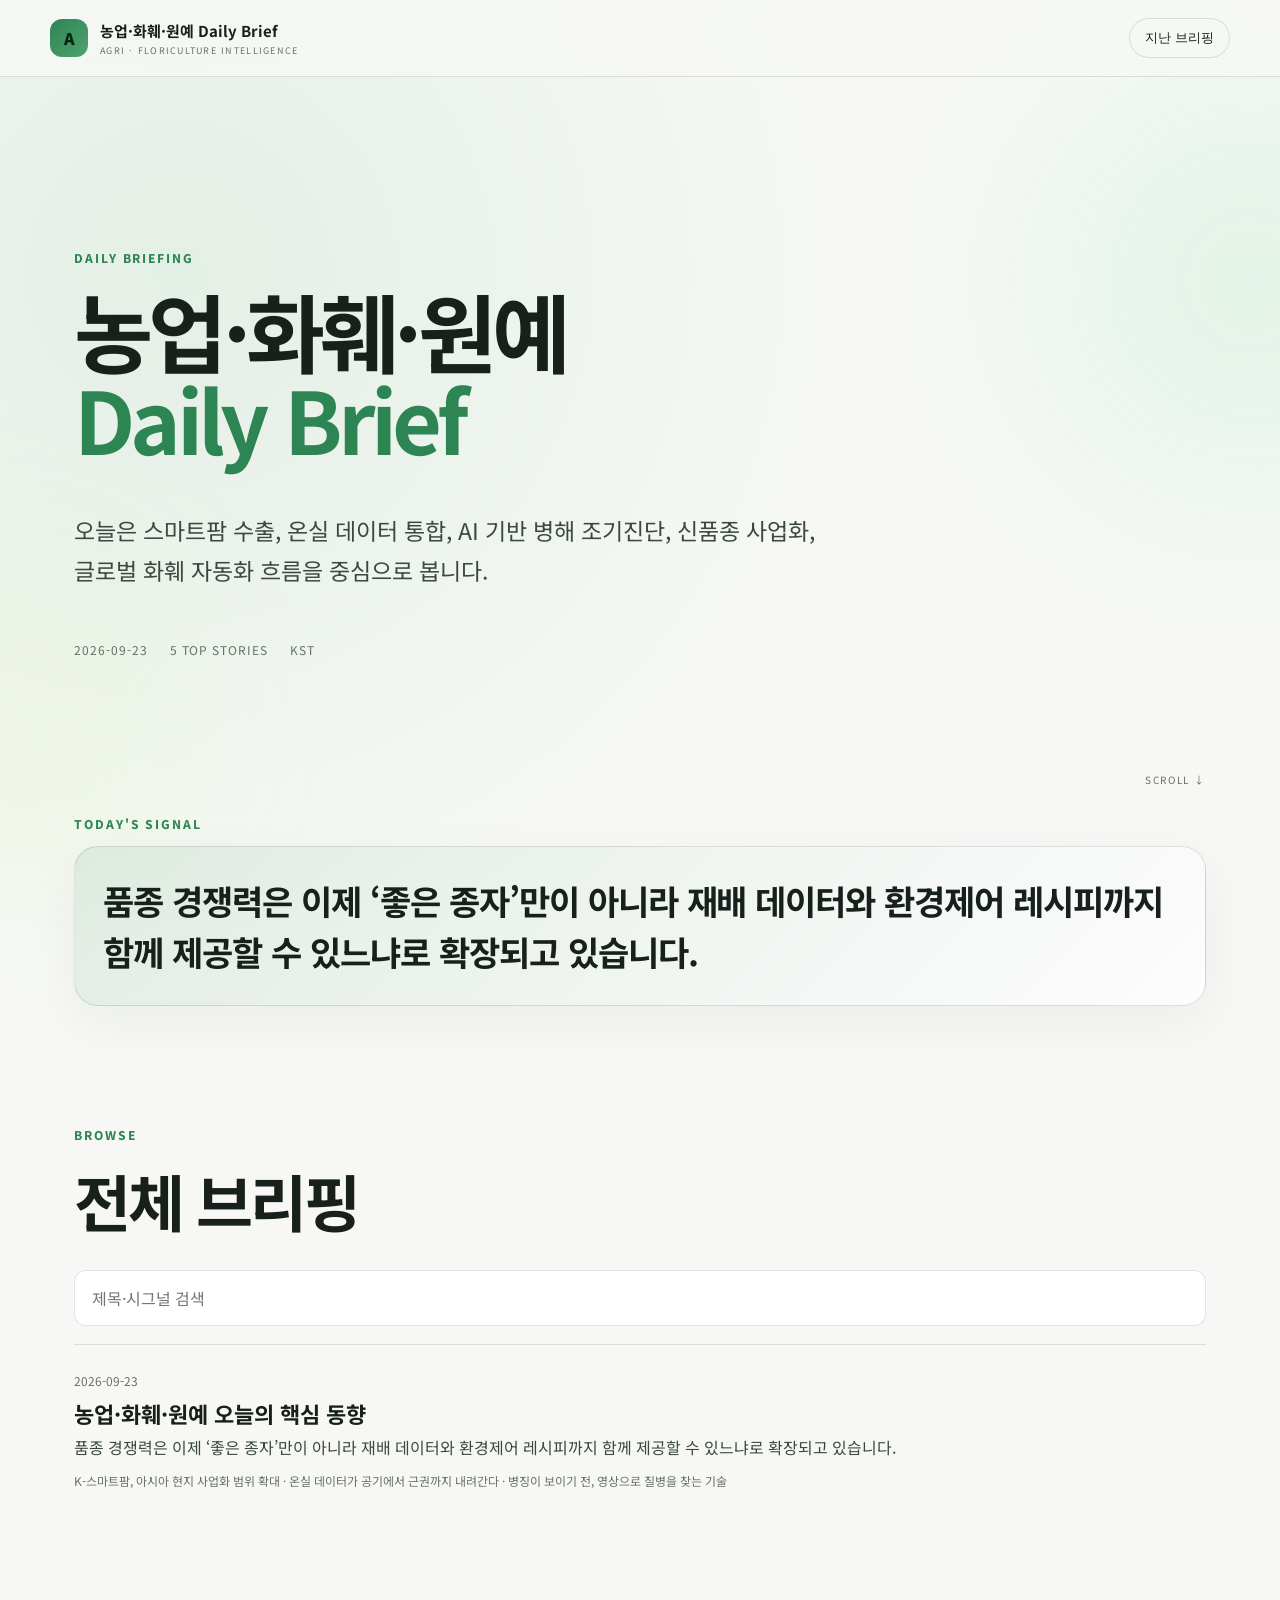
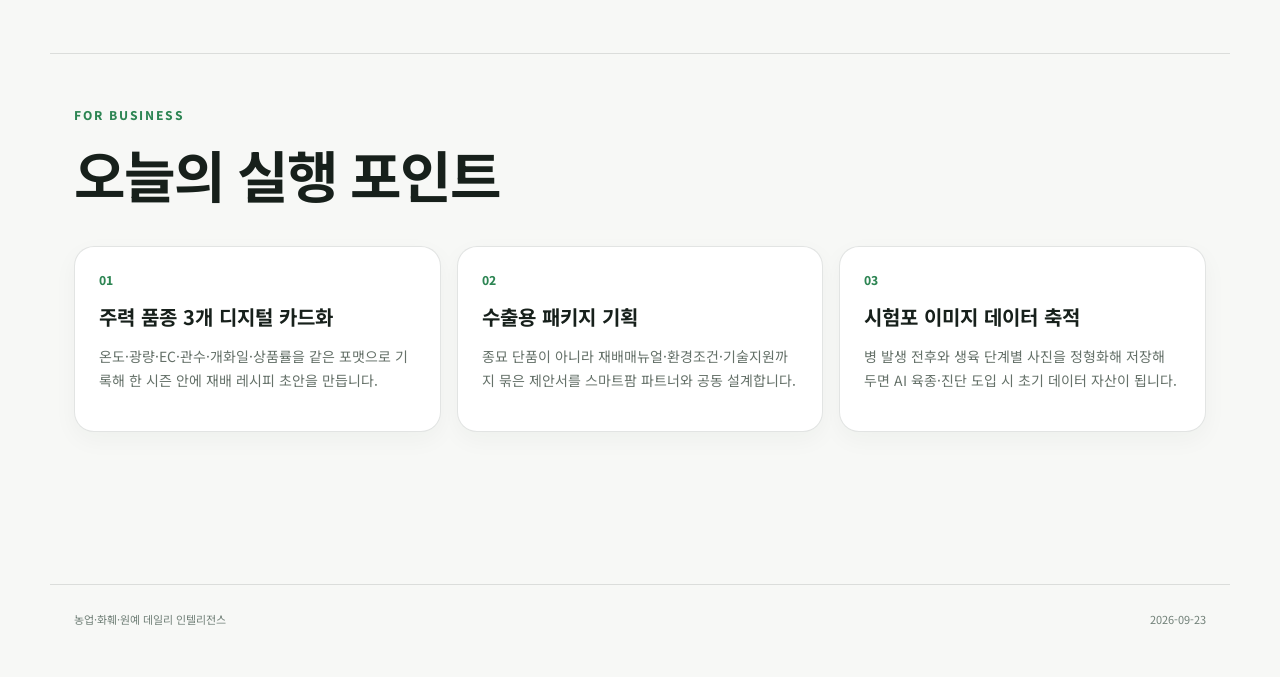
==== agri-briefing-site/archive/index.html @ c2786639 "Deploy agriculture daily briefing site" ====
<!doctype html>
<html lang="ko">
<head>
  <meta charset="utf-8" />
  <meta name="viewport" content="width=device-width, initial-scale=1" />
  <title>우리화훼종묘 데일리 브리핑</title>
  <meta name="theme-color" content="#f7f8f6" />
  <link rel="preconnect" href="https://fonts.googleapis.com">
  <link rel="preconnect" href="https://fonts.gstatic.com" crossorigin>
  <link href="https://fonts.googleapis.com/css2?family=Noto+Sans+KR:wght@400;500;600;700;800&display=swap" rel="stylesheet">
  <link rel="stylesheet" href="../assets/styles.css" />
</head>
<body data-briefing-path="../data/latest.json">
  <div class="ambient ambient-a"></div><div class="ambient ambient-b"></div>
  <header class="topbar">
    <a class="brand" href="./"><span class="brand-mark">A</span><div><strong>농업·화훼·원예 Daily Brief</strong><small>AGRI · FLORICULTURE INTELLIGENCE</small></div></a>
    <button id="archiveBtn" class="ghost-btn">지난 브리핑</button>
  </header>

  <main data-archive-page="true">
    <section class="hero reveal">
      <div class="hero-kicker">DAILY BRIEFING</div>
      <h1 id="briefingTitle">농업·화훼·원예<br><span>Daily Brief</span></h1>
      <p id="briefingSummary" class="hero-summary"></p>
      <div class="hero-meta"><span id="briefingDate"></span><span>5 TOP STORIES</span><span>KST</span></div>
      <div class="scroll-cue">SCROLL <span>↓</span></div>
    </section>

    <section class="pulse reveal">
      <div class="pulse-label">TODAY'S SIGNAL</div>
      <div id="signal" class="pulse-text"></div>
    </section>

    <section id="stories" class="stories"></section>

    <section class="action-board reveal">
      <div class="eyebrow">FOR BUSINESS</div>
      <h2>오늘의 실행 포인트</h2>
      <div id="actionPoints" class="action-grid"></div>
    </section>
  </main>

  <aside id="archive" class="archive-drawer" aria-hidden="true">
    <div class="archive-head"><div><small>ARCHIVE</small><h3>지난 브리핑</h3></div><button id="closeArchive">×</button></div>
    <div id="archiveList" class="archive-list"></div>
  </aside>
  <div id="overlay" class="overlay"></div>

  <footer><span>농업·화훼·원예 데일리 인텔리전스</span><span id="footerDate"></span></footer>
  <script src="../assets/app.js"></script>
</body>
</html>
---- agri-briefing-site/assets/styles.css ----
:root{--bg:#07110d;--panel:#0e1d16;--panel2:#12271d;--line:rgba(255,255,255,.09);--text:#f3f7f2;--muted:#a8b8ae;--lime:#b8ff77;--mint:#7fe0ad;--gold:#ffd479;--max:1180px}
*{box-sizing:border-box}html{scroll-behavior:smooth}body{margin:0;background:radial-gradient(circle at 15% 15%,rgba(39,111,75,.25),transparent 30%),var(--bg);color:var(--text);font-family:'Noto Sans KR',system-ui,sans-serif;overflow-x:hidden}.ambient{position:fixed;border-radius:50%;filter:blur(100px);opacity:.18;pointer-events:none;z-index:-1}.ambient-a{width:420px;height:420px;background:#45d17b;top:8%;right:-180px}.ambient-b{width:330px;height:330px;background:#c6ff76;bottom:0;left:-160px}.topbar{position:sticky;top:0;z-index:20;display:flex;align-items:center;justify-content:space-between;padding:18px max(22px,calc((100vw - var(--max))/2));background:rgba(7,17,13,.72);backdrop-filter:blur(18px);border-bottom:1px solid var(--line)}.brand{display:flex;gap:12px;align-items:center}.brand-mark{display:grid;place-items:center;width:38px;height:38px;border-radius:12px;background:linear-gradient(135deg,var(--lime),var(--mint));color:#092015;font-weight:900}.brand strong{display:block;font-size:15px}.brand small{display:block;color:var(--muted);font-size:9px;letter-spacing:.14em;margin-top:3px}.ghost-btn{border:1px solid var(--line);background:rgba(255,255,255,.04);color:var(--text);border-radius:999px;padding:10px 15px;cursor:pointer}.hero{max-width:var(--max);margin:auto;min-height:82vh;display:flex;flex-direction:column;justify-content:center;padding:70px 24px 55px;position:relative}.hero-kicker,.eyebrow,.pulse-label{font-size:12px;letter-spacing:.16em;color:var(--lime);font-weight:800}.hero h1{font-size:clamp(42px,7vw,86px);line-height:1.03;margin:20px 0 24px;letter-spacing:-.055em}.hero h1 span{color:var(--lime)}.hero-summary{max-width:760px;font-size:clamp(17px,2vw,23px);line-height:1.75;color:#d5e0d9}.hero-meta{display:flex;gap:22px;flex-wrap:wrap;margin-top:28px;color:var(--muted);font-size:12px;letter-spacing:.08em}.scroll-cue{position:absolute;bottom:28px;right:24px;color:var(--muted);font-size:10px;letter-spacing:.16em}.scroll-cue span{display:inline-block;animation:bob 1.5s infinite}@keyframes bob{50%{transform:translateY(6px)}}.pulse{max-width:var(--max);margin:0 auto 70px;padding:0 24px}.pulse-text{margin-top:14px;padding:28px;border:1px solid var(--line);border-radius:24px;background:linear-gradient(135deg,rgba(184,255,119,.08),rgba(127,224,173,.03));font-size:clamp(20px,3vw,34px);line-height:1.5;font-weight:700;letter-spacing:-.03em}.stories{max-width:var(--max);margin:auto;padding:0 24px 90px;display:grid;gap:26px}.story{position:relative;display:grid;grid-template-columns:1.05fr .95fr;min-height:470px;border:1px solid var(--line);border-radius:30px;overflow:hidden;background:linear-gradient(145deg,rgba(18,39,29,.95),rgba(10,22,16,.96));transform:translateY(24px);opacity:0;transition:.7s ease}.story.show{transform:none;opacity:1}.story-visual{position:relative;min-height:360px;background:radial-gradient(circle at 70% 25%,rgba(184,255,119,.34),transparent 25%),linear-gradient(150deg,#163f2d,#0c1812);overflow:hidden}.story-visual img{width:100%;height:100%;object-fit:cover;display:block;filter:saturate(.9) contrast(1.02)}.story-visual::after{content:'';position:absolute;inset:0;background:linear-gradient(180deg,transparent 55%,rgba(5,14,10,.74))}.story-number{position:absolute;left:24px;top:20px;z-index:2;font-size:72px;line-height:1;color:rgba(255,255,255,.13);font-weight:900;letter-spacing:-.08em}.story-tag{position:absolute;left:24px;bottom:22px;z-index:2;background:rgba(7,17,13,.72);backdrop-filter:blur(12px);padding:9px 12px;border:1px solid rgba(255,255,255,.12);border-radius:999px;font-size:11px;color:var(--lime);font-weight:700}.story-content{padding:34px;display:flex;flex-direction:column}.story-content h2{font-size:clamp(24px,3vw,38px);line-height:1.25;letter-spacing:-.035em;margin:0 0 18px}.story-lead{font-size:16px;line-height:1.8;color:#d3ddd7;margin:0 0 23px}.mini-block{border-top:1px solid var(--line);padding:17px 0}.mini-block b{display:block;color:var(--lime);font-size:12px;margin-bottom:7px;letter-spacing:.04em}.mini-block p{margin:0;color:var(--muted);line-height:1.68;font-size:14px}.source-link{margin-top:auto;padding-top:20px;color:#dfffc4;text-decoration:none;font-size:13px}.source-link:hover{text-decoration:underline}.action-board{max-width:var(--max);margin:0 auto 100px;padding:52px 24px;border-top:1px solid var(--line)}.action-board h2{font-size:clamp(31px,5vw,56px);margin:10px 0 32px;letter-spacing:-.04em}.action-grid{display:grid;grid-template-columns:repeat(3,1fr);gap:16px}.action-card{padding:24px;border-radius:20px;background:var(--panel);border:1px solid var(--line)}.action-card .n{font-size:12px;color:var(--lime);font-weight:800}.action-card h4{font-size:20px;margin:14px 0 8px}.action-card p{color:var(--muted);line-height:1.7;font-size:14px}.archive-drawer{position:fixed;z-index:40;right:0;top:0;height:100vh;width:min(440px,92vw);background:#0b1812;border-left:1px solid var(--line);transform:translateX(100%);transition:.35s ease;padding:28px;overflow:auto}.archive-drawer.open{transform:none}.archive-head{display:flex;justify-content:space-between;align-items:flex-start}.archive-head small{color:var(--lime);font-weight:800;letter-spacing:.15em}.archive-head h3{font-size:30px;margin:6px 0 24px}.archive-head button{border:0;background:none;color:white;font-size:34px;cursor:pointer}.archive-item{display:block;text-decoration:none;color:white;border-top:1px solid var(--line);padding:18px 0}.archive-item span{display:block;color:var(--muted);font-size:12px;margin-top:4px}.overlay{position:fixed;inset:0;z-index:30;background:rgba(0,0,0,.45);opacity:0;pointer-events:none;transition:.3s}.overlay.open{opacity:1;pointer-events:auto}footer{max-width:var(--max);margin:auto;padding:26px 24px 50px;border-top:1px solid var(--line);display:flex;justify-content:space-between;color:#718078;font-size:11px}.reveal{opacity:0;transform:translateY(20px);animation:reveal .8s .08s forwards}@keyframes reveal{to{opacity:1;transform:none}}
@media(max-width:820px){.story{grid-template-columns:1fr}.story-visual{min-height:300px}.story-content{padding:26px}.action-grid{grid-template-columns:1fr}.hero{min-height:76vh}.topbar{padding:14px 18px}.brand small{display:none}.pulse{margin-bottom:42px}}
@media(prefers-reduced-motion:reduce){*{scroll-behavior:auto!important;animation:none!important;transition:none!important}.story,.reveal{opacity:1;transform:none}}

/* Bright, editorial layer: premium report rather than a traditional farm portal. */
:root{--bg:#f7f8f6;--panel:#fff;--panel2:#f0f4f0;--line:rgba(22,35,28,.12);--text:#17201b;--muted:#657169;--lime:#2d8553;--mint:#4fa36f;--gold:#a47725}.brand{color:var(--text);text-decoration:none}.topbar{background:rgba(247,248,246,.8)}body{background:radial-gradient(circle at 14% 12%,rgba(112,185,128,.14),transparent 30%),var(--bg)}.ambient{opacity:.1}.hero h1 span,.hero-kicker,.eyebrow,.pulse-label,.mini-block b,.action-card .n{color:var(--lime)}.hero-summary,.story-lead{color:#3b4941}.pulse-text{background:linear-gradient(135deg,rgba(45,133,83,.1),rgba(255,255,255,.65));box-shadow:0 16px 50px rgba(24,45,31,.05)}.story{background:rgba(255,255,255,.74);box-shadow:0 12px 36px rgba(24,45,31,.06)}.story-visual{background:radial-gradient(circle at 70% 25%,rgba(93,186,113,.42),transparent 25%),linear-gradient(150deg,#28563a,#14271b)}.story-content h2{color:var(--text)}.source-link{color:#14623b}.action-card{box-shadow:0 8px 25px rgba(24,45,31,.04)}.archive-drawer{background:#fbfcfa}.archive-head button,.archive-item{color:var(--text)}.archive-item span{color:var(--muted)}.overlay{background:rgba(18,28,22,.25)}.story-meta{font-size:12px;color:var(--muted);margin-bottom:10px}.archive-page{padding:50px 0}.archive-page h2{font-size:clamp(36px,5vw,62px);letter-spacing:-.05em;margin:12px 0 25px}.archive-search{width:100%;padding:15px 17px;border:1px solid var(--line);border-radius:12px;background:#fff;font:inherit;margin-bottom:18px}.archive-result{display:block;text-decoration:none;color:var(--text);padding:22px 0;border-top:1px solid var(--line)}.archive-result h3{margin:6px 0;font-size:22px}.archive-result p{margin:0 0 8px;color:#3b4941}.archive-result span,.archive-result small{font-size:12px;color:var(--muted)}.error{padding:80px 24px;max-width:800px;margin:auto}
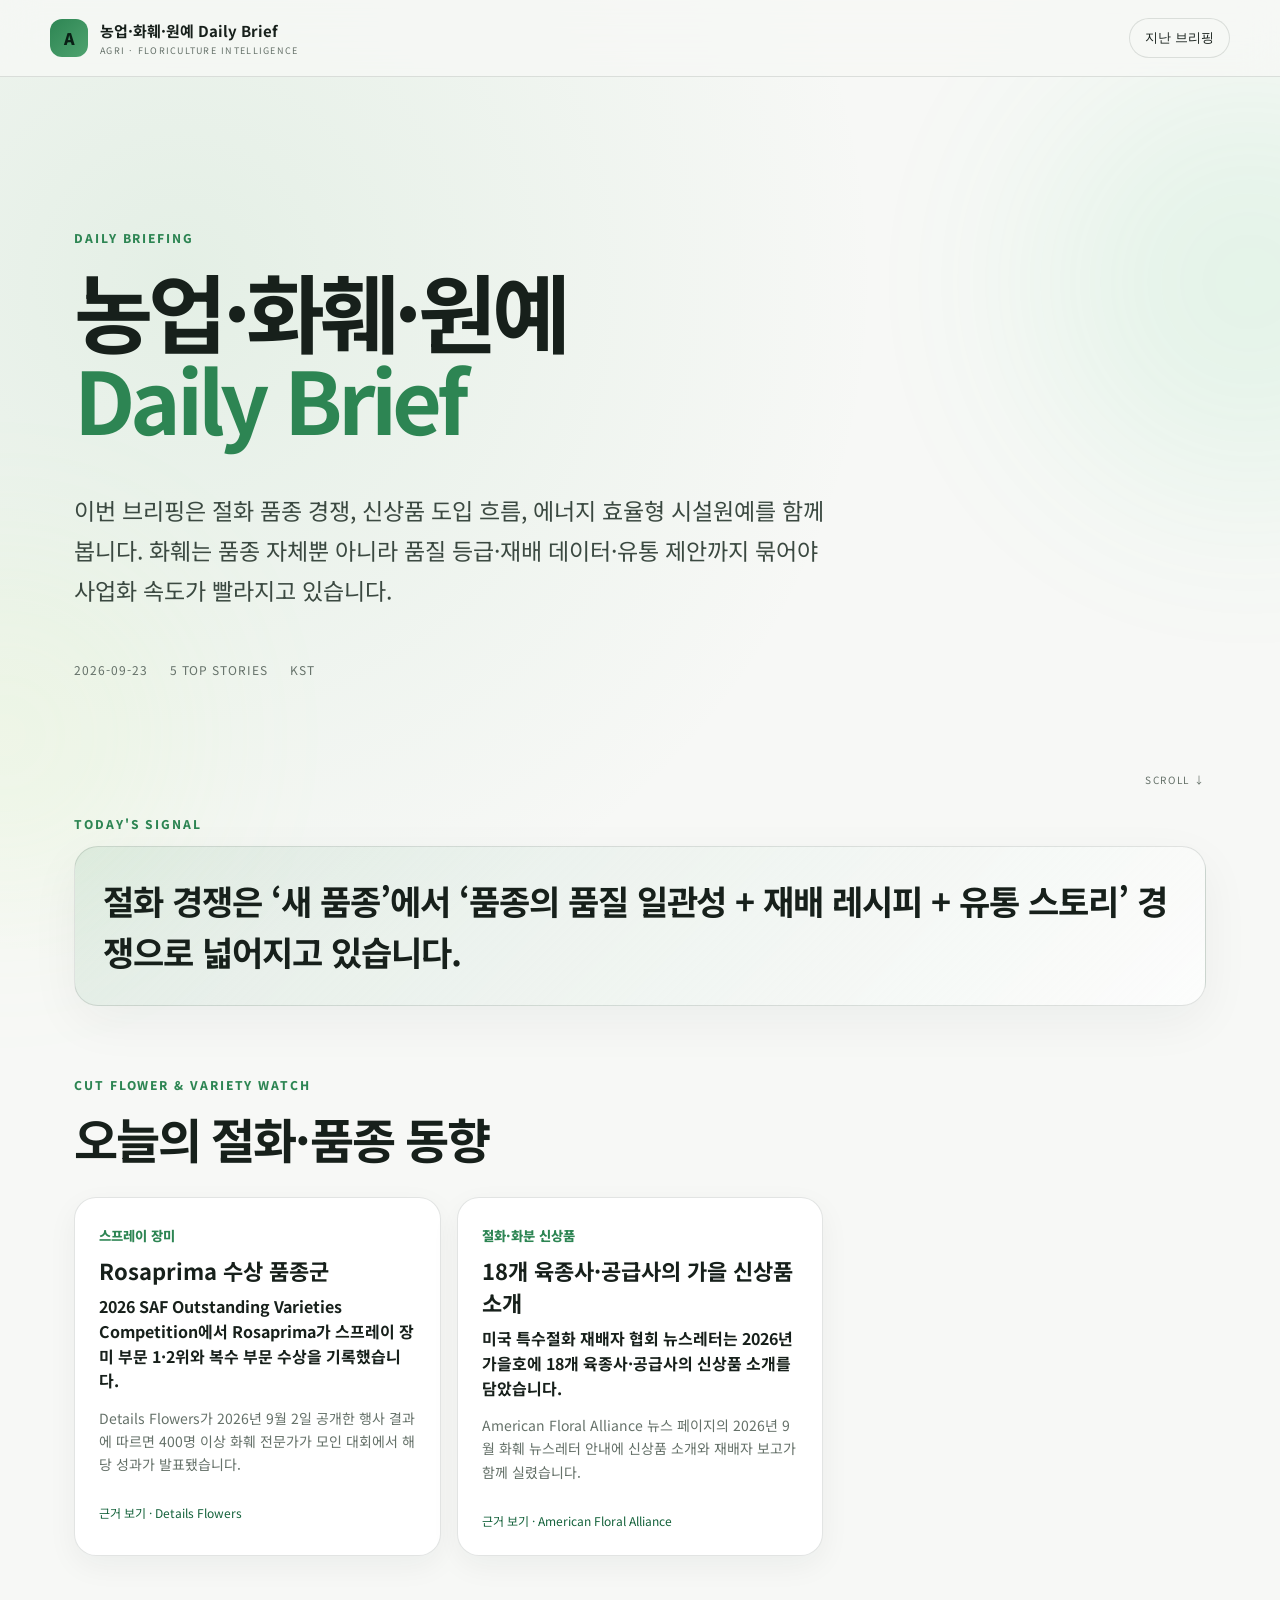
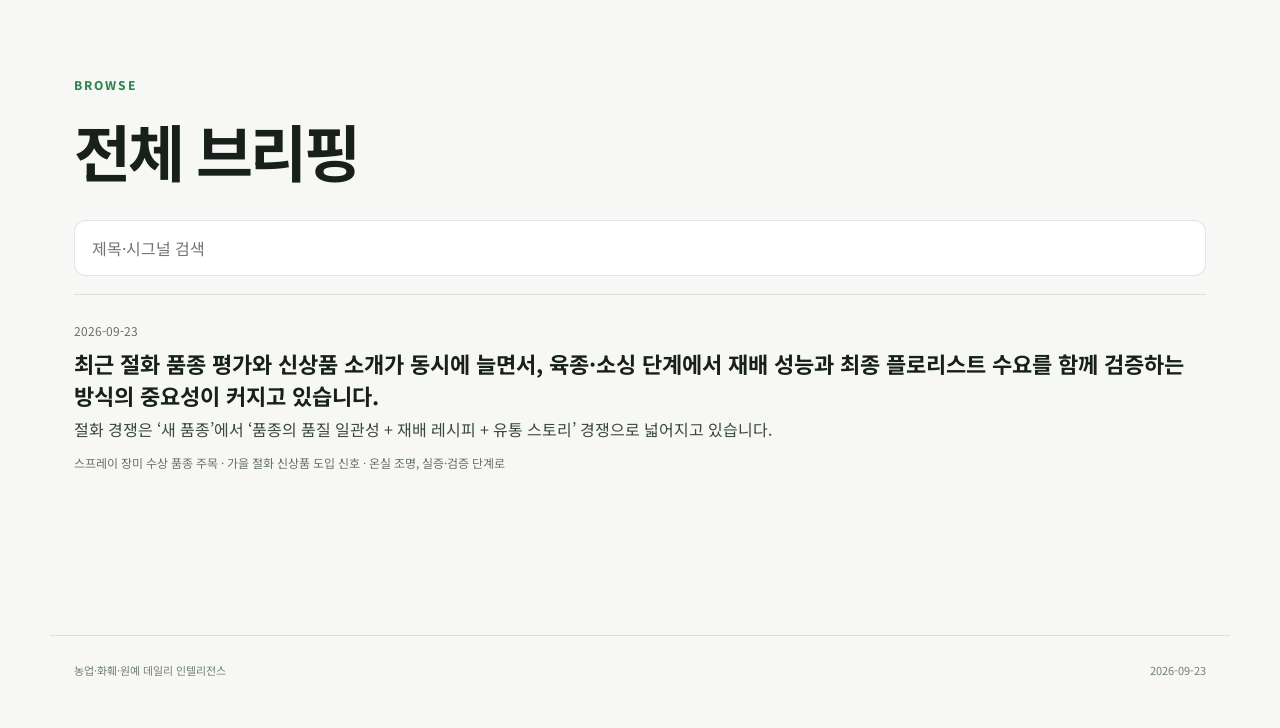
==== commit 95767fe6: "Show publisher images and focus briefing on news" ====
--- a/agri-briefing-site/archive/index.html
+++ b/agri-briefing-site/archive/index.html
@@ -31,13 +31,14 @@
       <div id="signal" class="pulse-text"></div>
     </section>
 
+    <section id="flowerWatchSection" class="flower-watch reveal" hidden>
+      <div class="eyebrow">CUT FLOWER &amp; VARIETY WATCH</div>
+      <h2>오늘의 절화·품종 동향</h2>
+      <div id="flowerWatch" class="flower-watch-grid"></div>
+    </section>
+
     <section id="stories" class="stories"></section>
 
-    <section class="action-board reveal">
-      <div class="eyebrow">FOR BUSINESS</div>
-      <h2>오늘의 실행 포인트</h2>
-      <div id="actionPoints" class="action-grid"></div>
-    </section>
   </main>
 
   <aside id="archive" class="archive-drawer" aria-hidden="true">
--- a/agri-briefing-site/assets/styles.css
+++ b/agri-briefing-site/assets/styles.css
@@ -2,6 +2,7 @@
 *{box-sizing:border-box}html{scroll-behavior:smooth}body{margin:0;background:radial-gradient(circle at 15% 15%,rgba(39,111,75,.25),transparent 30%),var(--bg);color:var(--text);font-family:'Noto Sans KR',system-ui,sans-serif;overflow-x:hidden}.ambient{position:fixed;border-radius:50%;filter:blur(100px);opacity:.18;pointer-events:none;z-index:-1}.ambient-a{width:420px;height:420px;background:#45d17b;top:8%;right:-180px}.ambient-b{width:330px;height:330px;background:#c6ff76;bottom:0;left:-160px}.topbar{position:sticky;top:0;z-index:20;display:flex;align-items:center;justify-content:space-between;padding:18px max(22px,calc((100vw - var(--max))/2));background:rgba(7,17,13,.72);backdrop-filter:blur(18px);border-bottom:1px solid var(--line)}.brand{display:flex;gap:12px;align-items:center}.brand-mark{display:grid;place-items:center;width:38px;height:38px;border-radius:12px;background:linear-gradient(135deg,var(--lime),var(--mint));color:#092015;font-weight:900}.brand strong{display:block;font-size:15px}.brand small{display:block;color:var(--muted);font-size:9px;letter-spacing:.14em;margin-top:3px}.ghost-btn{border:1px solid var(--line);background:rgba(255,255,255,.04);color:var(--text);border-radius:999px;padding:10px 15px;cursor:pointer}.hero{max-width:var(--max);margin:auto;min-height:82vh;display:flex;flex-direction:column;justify-content:center;padding:70px 24px 55px;position:relative}.hero-kicker,.eyebrow,.pulse-label{font-size:12px;letter-spacing:.16em;color:var(--lime);font-weight:800}.hero h1{font-size:clamp(42px,7vw,86px);line-height:1.03;margin:20px 0 24px;letter-spacing:-.055em}.hero h1 span{color:var(--lime)}.hero-summary{max-width:760px;font-size:clamp(17px,2vw,23px);line-height:1.75;color:#d5e0d9}.hero-meta{display:flex;gap:22px;flex-wrap:wrap;margin-top:28px;color:var(--muted);font-size:12px;letter-spacing:.08em}.scroll-cue{position:absolute;bottom:28px;right:24px;color:var(--muted);font-size:10px;letter-spacing:.16em}.scroll-cue span{display:inline-block;animation:bob 1.5s infinite}@keyframes bob{50%{transform:translateY(6px)}}.pulse{max-width:var(--max);margin:0 auto 70px;padding:0 24px}.pulse-text{margin-top:14px;padding:28px;border:1px solid var(--line);border-radius:24px;background:linear-gradient(135deg,rgba(184,255,119,.08),rgba(127,224,173,.03));font-size:clamp(20px,3vw,34px);line-height:1.5;font-weight:700;letter-spacing:-.03em}.stories{max-width:var(--max);margin:auto;padding:0 24px 90px;display:grid;gap:26px}.story{position:relative;display:grid;grid-template-columns:1.05fr .95fr;min-height:470px;border:1px solid var(--line);border-radius:30px;overflow:hidden;background:linear-gradient(145deg,rgba(18,39,29,.95),rgba(10,22,16,.96));transform:translateY(24px);opacity:0;transition:.7s ease}.story.show{transform:none;opacity:1}.story-visual{position:relative;min-height:360px;background:radial-gradient(circle at 70% 25%,rgba(184,255,119,.34),transparent 25%),linear-gradient(150deg,#163f2d,#0c1812);overflow:hidden}.story-visual img{width:100%;height:100%;object-fit:cover;display:block;filter:saturate(.9) contrast(1.02)}.story-visual::after{content:'';position:absolute;inset:0;background:linear-gradient(180deg,transparent 55%,rgba(5,14,10,.74))}.story-number{position:absolute;left:24px;top:20px;z-index:2;font-size:72px;line-height:1;color:rgba(255,255,255,.13);font-weight:900;letter-spacing:-.08em}.story-tag{position:absolute;left:24px;bottom:22px;z-index:2;background:rgba(7,17,13,.72);backdrop-filter:blur(12px);padding:9px 12px;border:1px solid rgba(255,255,255,.12);border-radius:999px;font-size:11px;color:var(--lime);font-weight:700}.story-content{padding:34px;display:flex;flex-direction:column}.story-content h2{font-size:clamp(24px,3vw,38px);line-height:1.25;letter-spacing:-.035em;margin:0 0 18px}.story-lead{font-size:16px;line-height:1.8;color:#d3ddd7;margin:0 0 23px}.mini-block{border-top:1px solid var(--line);padding:17px 0}.mini-block b{display:block;color:var(--lime);font-size:12px;margin-bottom:7px;letter-spacing:.04em}.mini-block p{margin:0;color:var(--muted);line-height:1.68;font-size:14px}.source-link{margin-top:auto;padding-top:20px;color:#dfffc4;text-decoration:none;font-size:13px}.source-link:hover{text-decoration:underline}.action-board{max-width:var(--max);margin:0 auto 100px;padding:52px 24px;border-top:1px solid var(--line)}.action-board h2{font-size:clamp(31px,5vw,56px);margin:10px 0 32px;letter-spacing:-.04em}.action-grid{display:grid;grid-template-columns:repeat(3,1fr);gap:16px}.action-card{padding:24px;border-radius:20px;background:var(--panel);border:1px solid var(--line)}.action-card .n{font-size:12px;color:var(--lime);font-weight:800}.action-card h4{font-size:20px;margin:14px 0 8px}.action-card p{color:var(--muted);line-height:1.7;font-size:14px}.archive-drawer{position:fixed;z-index:40;right:0;top:0;height:100vh;width:min(440px,92vw);background:#0b1812;border-left:1px solid var(--line);transform:translateX(100%);transition:.35s ease;padding:28px;overflow:auto}.archive-drawer.open{transform:none}.archive-head{display:flex;justify-content:space-between;align-items:flex-start}.archive-head small{color:var(--lime);font-weight:800;letter-spacing:.15em}.archive-head h3{font-size:30px;margin:6px 0 24px}.archive-head button{border:0;background:none;color:white;font-size:34px;cursor:pointer}.archive-item{display:block;text-decoration:none;color:white;border-top:1px solid var(--line);padding:18px 0}.archive-item span{display:block;color:var(--muted);font-size:12px;margin-top:4px}.overlay{position:fixed;inset:0;z-index:30;background:rgba(0,0,0,.45);opacity:0;pointer-events:none;transition:.3s}.overlay.open{opacity:1;pointer-events:auto}footer{max-width:var(--max);margin:auto;padding:26px 24px 50px;border-top:1px solid var(--line);display:flex;justify-content:space-between;color:#718078;font-size:11px}.reveal{opacity:0;transform:translateY(20px);animation:reveal .8s .08s forwards}@keyframes reveal{to{opacity:1;transform:none}}
 @media(max-width:820px){.story{grid-template-columns:1fr}.story-visual{min-height:300px}.story-content{padding:26px}.action-grid{grid-template-columns:1fr}.hero{min-height:76vh}.topbar{padding:14px 18px}.brand small{display:none}.pulse{margin-bottom:42px}}
 @media(prefers-reduced-motion:reduce){*{scroll-behavior:auto!important;animation:none!important;transition:none!important}.story,.reveal{opacity:1;transform:none}}
+.flower-watch{max-width:var(--max);margin:0 auto 70px;padding:0 24px}.flower-watch h2{font-size:clamp(30px,4vw,48px);letter-spacing:-.04em;margin:10px 0 24px}.flower-watch-grid{display:grid;grid-template-columns:repeat(3,1fr);gap:16px}.flower-watch-card{padding:24px;border-radius:22px;background:#fff;border:1px solid var(--line);box-shadow:0 10px 30px rgba(24,45,31,.05)}.flower-watch-card small{color:var(--lime);font-weight:800}.flower-watch-card h3{font-size:22px;margin:8px 0}.flower-watch-card strong{display:block;line-height:1.55}.flower-watch-card p,.flower-watch-card div{color:var(--muted);font-size:14px;line-height:1.65}.flower-watch-card div{padding-top:12px;border-top:1px solid var(--line)}.flower-watch-card a{display:inline-block;margin-top:14px;color:#14623b;font-size:12px;text-decoration:none}@media(max-width:820px){.flower-watch-grid{grid-template-columns:1fr}}
 
 /* Bright, editorial layer: premium report rather than a traditional farm portal. */
 :root{--bg:#f7f8f6;--panel:#fff;--panel2:#f0f4f0;--line:rgba(22,35,28,.12);--text:#17201b;--muted:#657169;--lime:#2d8553;--mint:#4fa36f;--gold:#a47725}.brand{color:var(--text);text-decoration:none}.topbar{background:rgba(247,248,246,.8)}body{background:radial-gradient(circle at 14% 12%,rgba(112,185,128,.14),transparent 30%),var(--bg)}.ambient{opacity:.1}.hero h1 span,.hero-kicker,.eyebrow,.pulse-label,.mini-block b,.action-card .n{color:var(--lime)}.hero-summary,.story-lead{color:#3b4941}.pulse-text{background:linear-gradient(135deg,rgba(45,133,83,.1),rgba(255,255,255,.65));box-shadow:0 16px 50px rgba(24,45,31,.05)}.story{background:rgba(255,255,255,.74);box-shadow:0 12px 36px rgba(24,45,31,.06)}.story-visual{background:radial-gradient(circle at 70% 25%,rgba(93,186,113,.42),transparent 25%),linear-gradient(150deg,#28563a,#14271b)}.story-content h2{color:var(--text)}.source-link{color:#14623b}.action-card{box-shadow:0 8px 25px rgba(24,45,31,.04)}.archive-drawer{background:#fbfcfa}.archive-head button,.archive-item{color:var(--text)}.archive-item span{color:var(--muted)}.overlay{background:rgba(18,28,22,.25)}.story-meta{font-size:12px;color:var(--muted);margin-bottom:10px}.archive-page{padding:50px 0}.archive-page h2{font-size:clamp(36px,5vw,62px);letter-spacing:-.05em;margin:12px 0 25px}.archive-search{width:100%;padding:15px 17px;border:1px solid var(--line);border-radius:12px;background:#fff;font:inherit;margin-bottom:18px}.archive-result{display:block;text-decoration:none;color:var(--text);padding:22px 0;border-top:1px solid var(--line)}.archive-result h3{margin:6px 0;font-size:22px}.archive-result p{margin:0 0 8px;color:#3b4941}.archive-result span,.archive-result small{font-size:12px;color:var(--muted)}.error{padding:80px 24px;max-width:800px;margin:auto}
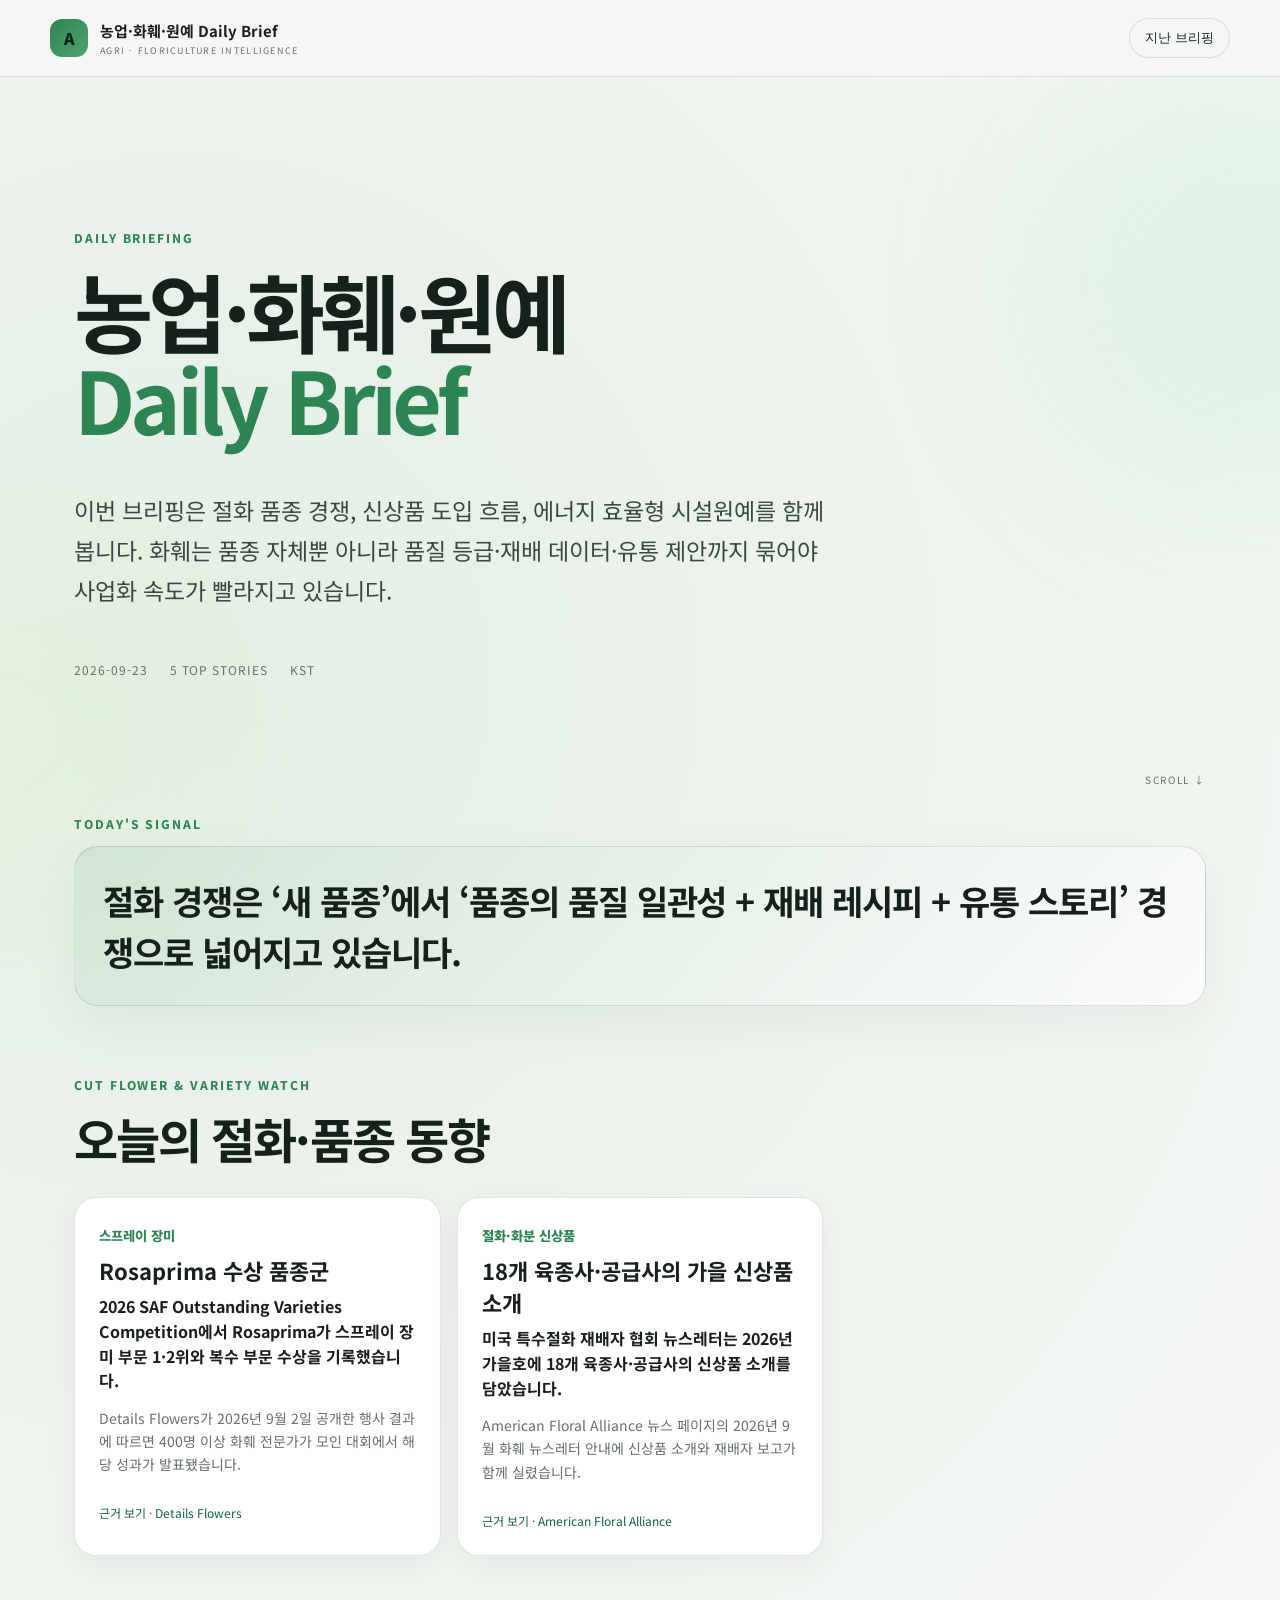
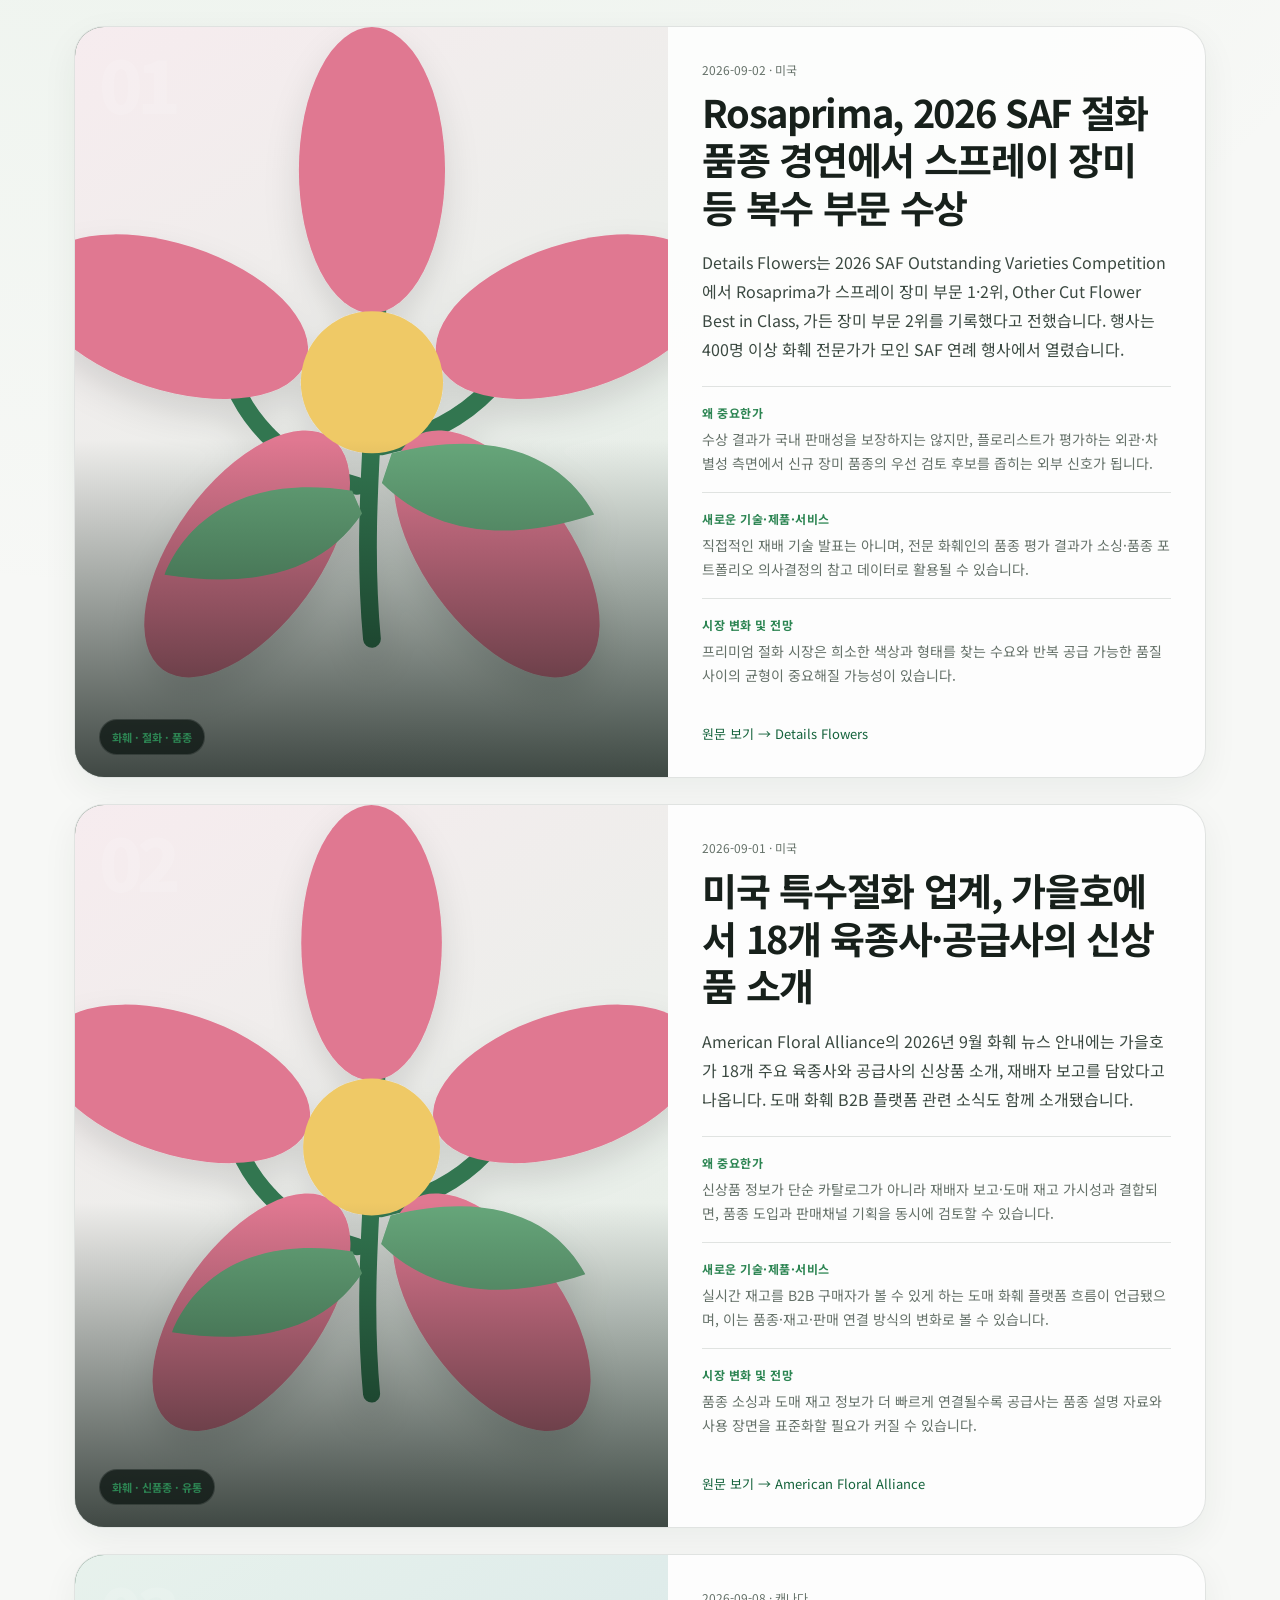
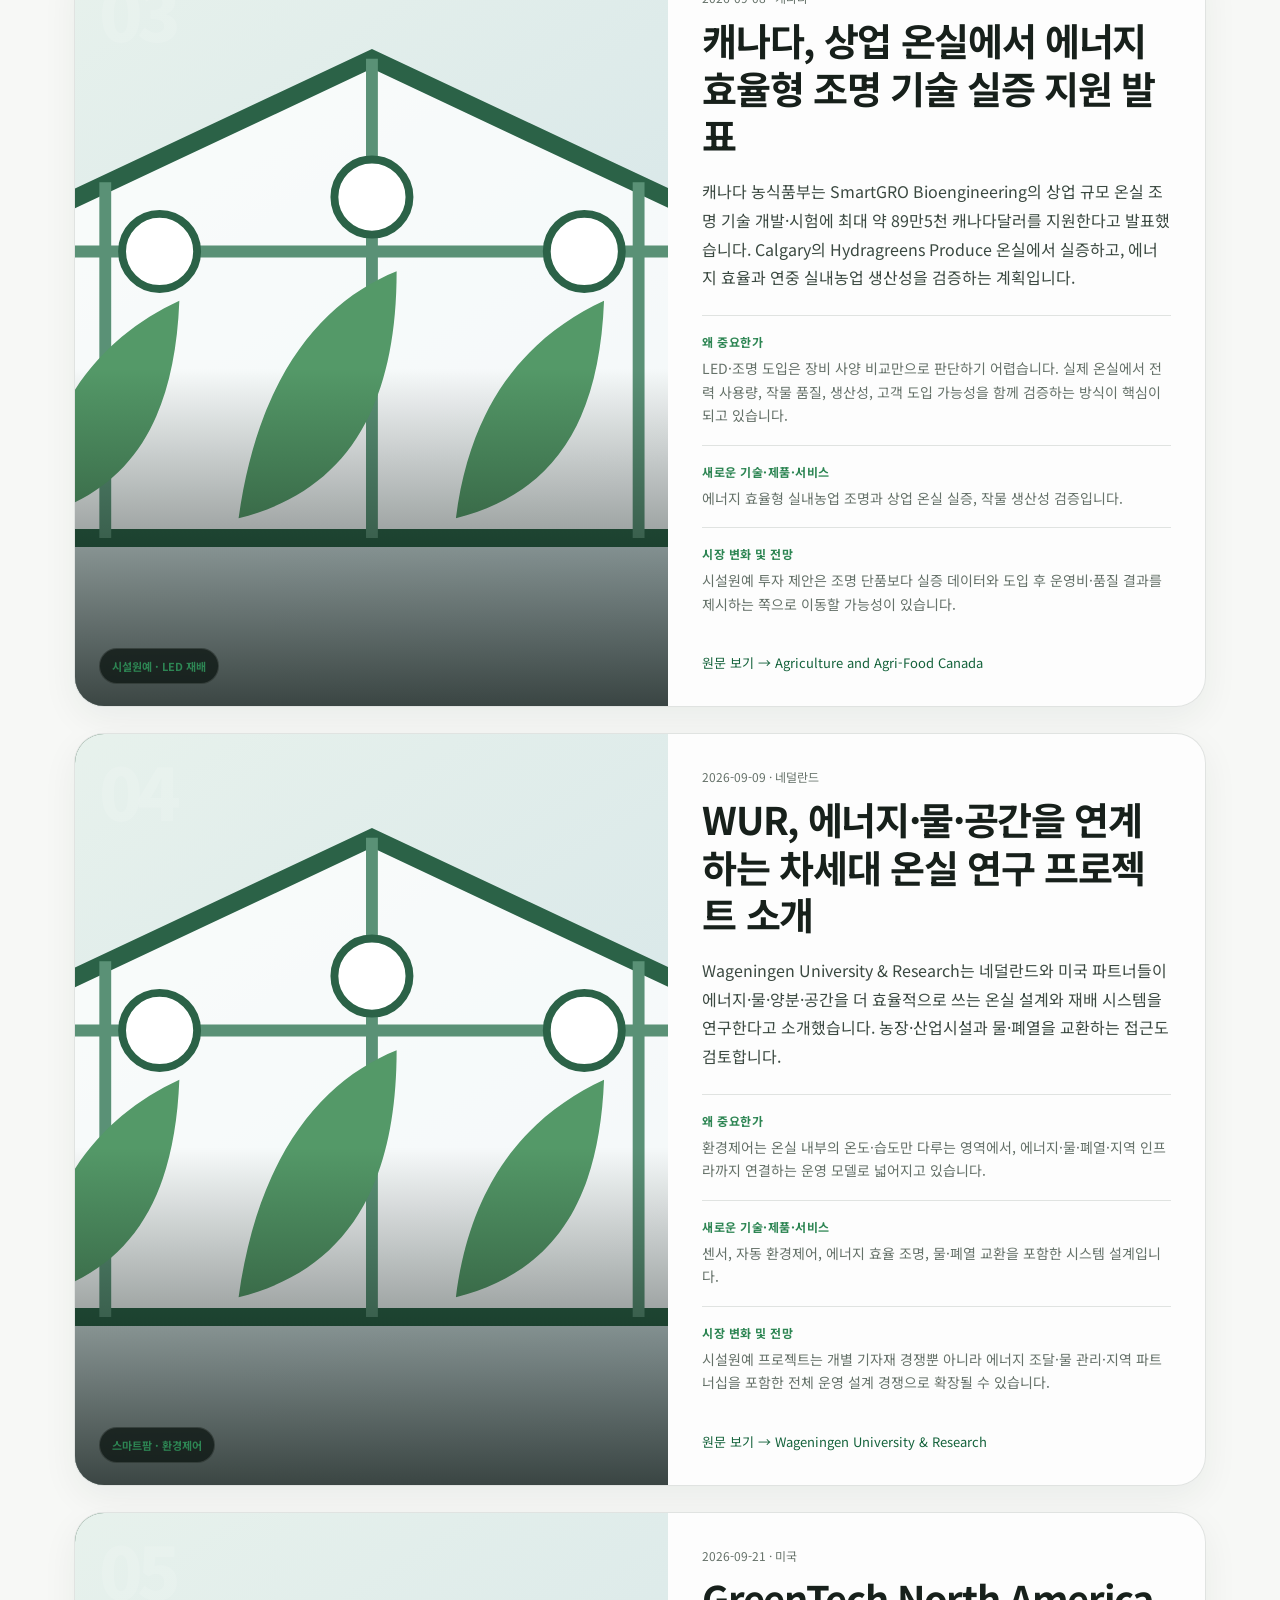
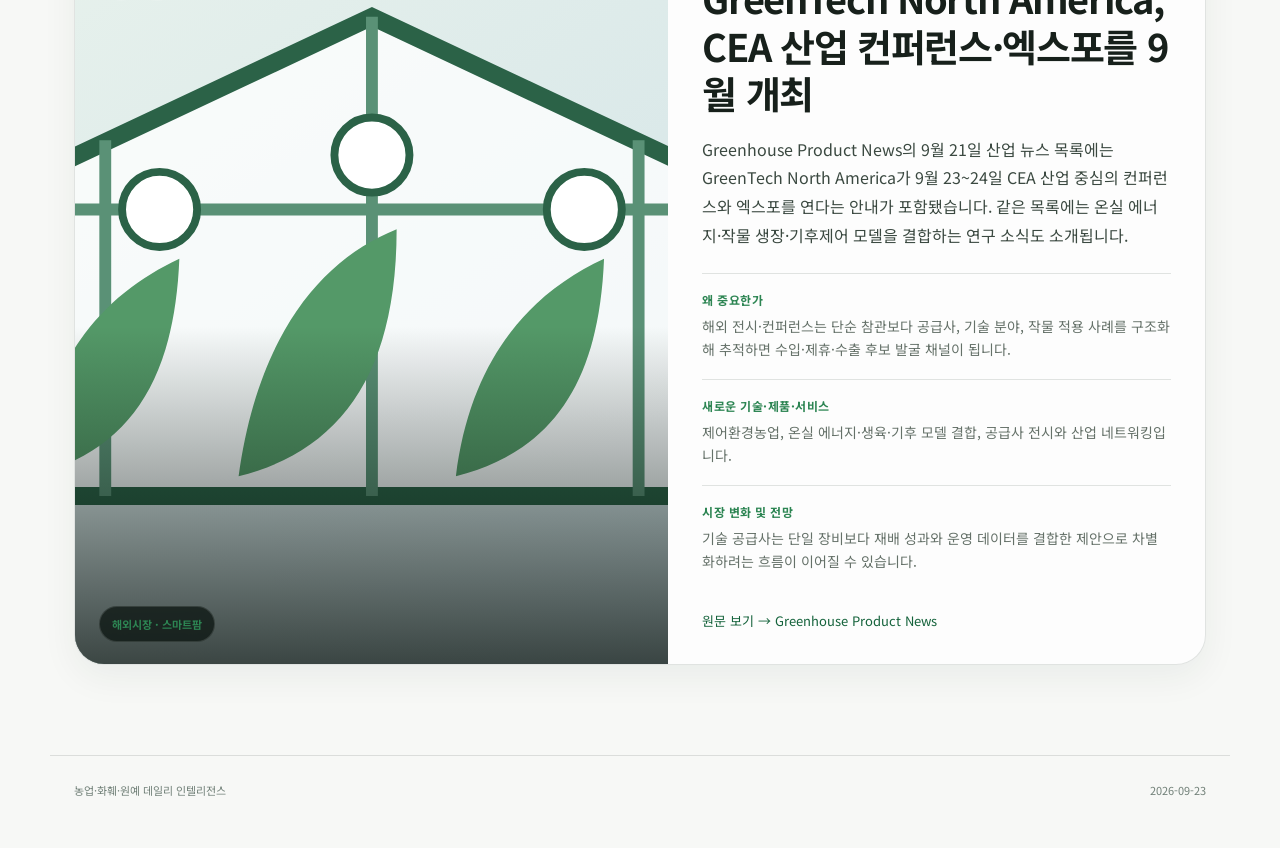
==== commit 50c8fbd2: "Make briefing rendering resilient to cached pages" ====
--- a/agri-briefing-site/archive/index.html
+++ b/agri-briefing-site/archive/index.html
@@ -48,6 +48,6 @@
   <div id="overlay" class="overlay"></div>
 
   <footer><span>농업·화훼·원예 데일리 인텔리전스</span><span id="footerDate"></span></footer>
-  <script src="../assets/app.js"></script>
+  <script src="../assets/app.js?v=20260923-2"></script>
 </body>
 </html>
